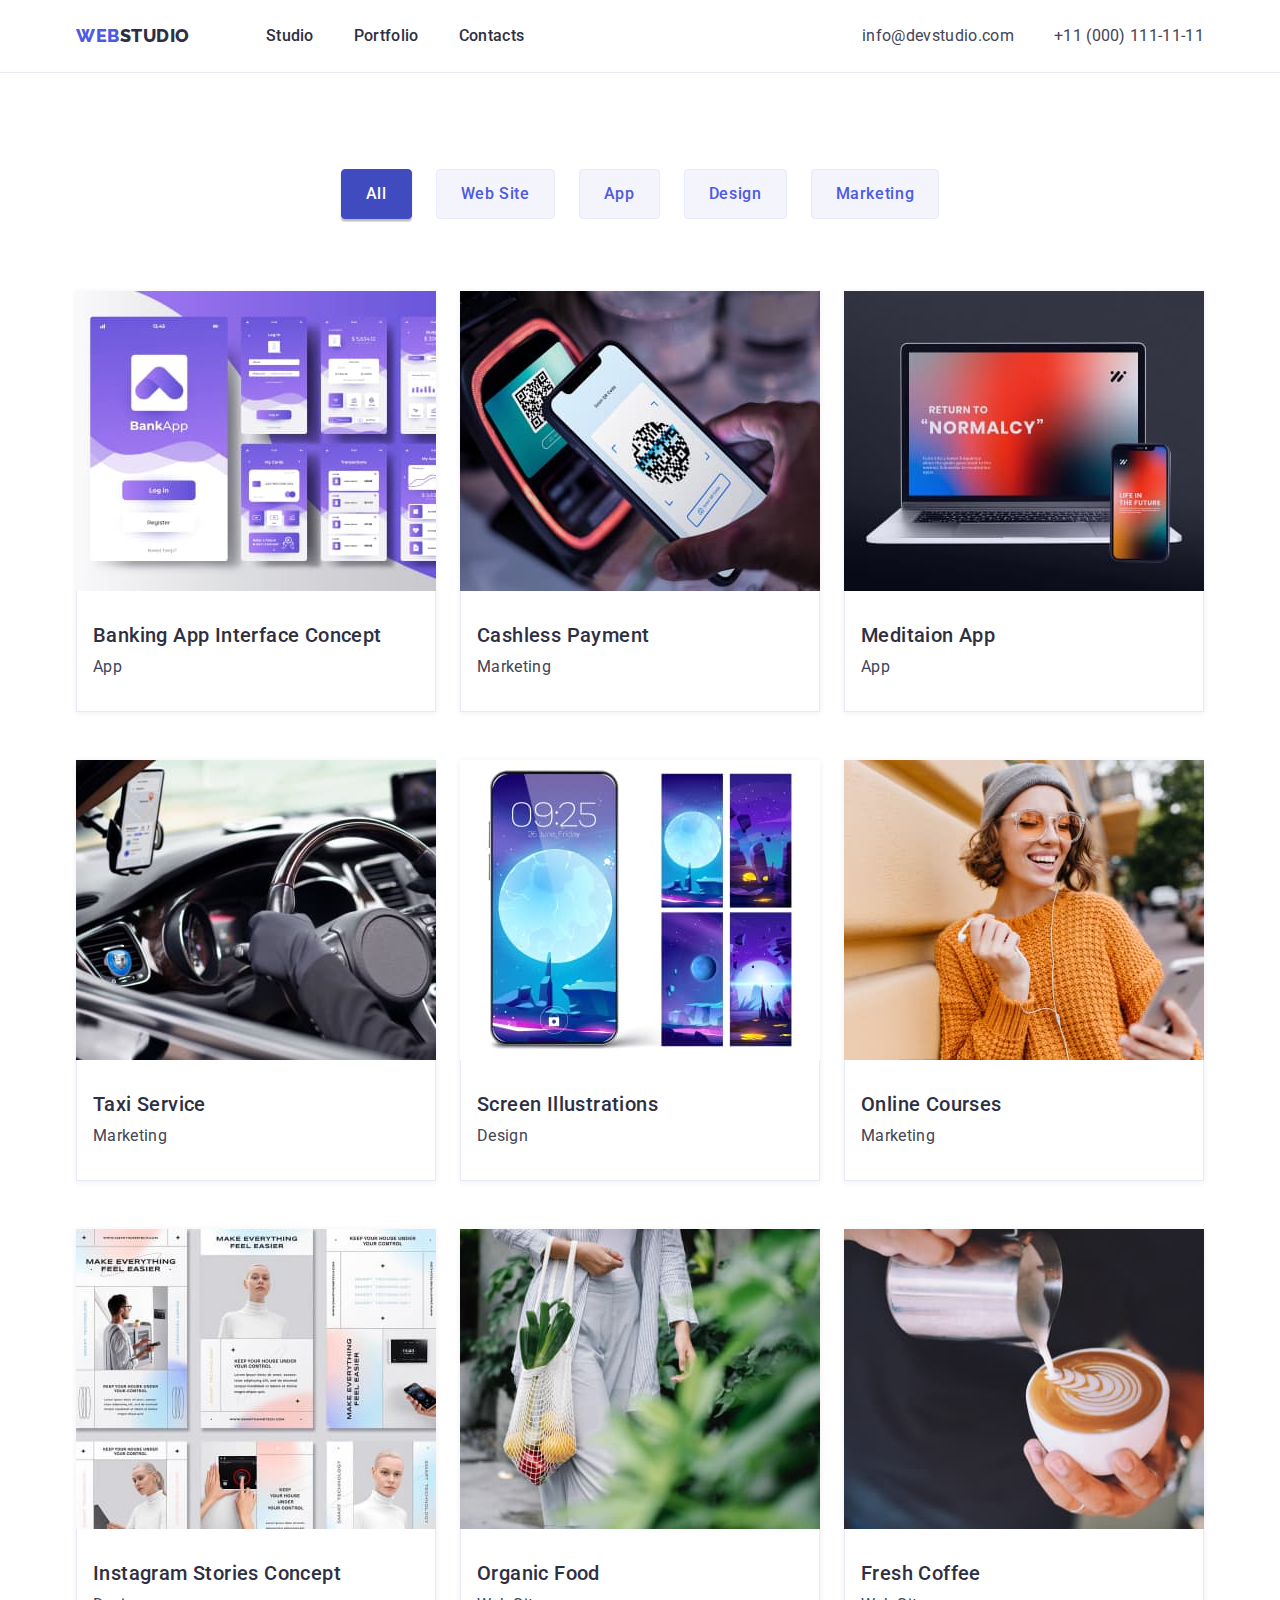
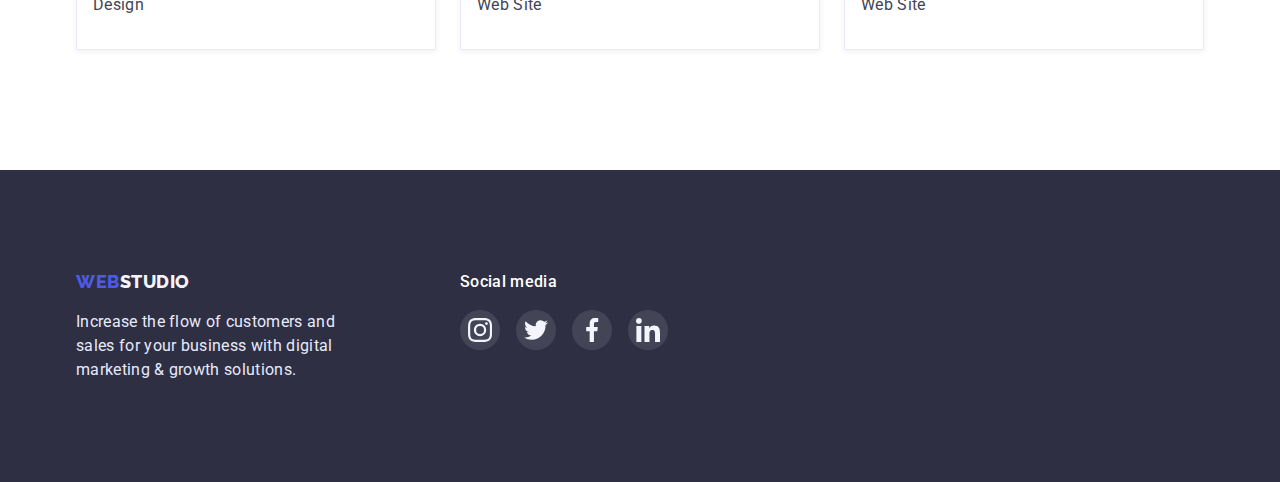
==== portfolio.html @ 5fe41086 "Initial commit" ====
<!DOCTYPE html>
<html lang="en">
  <head>
    <meta charset="UTF-8" />
    <meta http-equiv="X-UA-Compatible" content="IE=edge" />
    <meta name="viewport" content="width=device-width, initial-scale=1.0" />
    <title>Portfolio</title>
    <link
      rel="stylesheet"
      href="https://cdnjs.cloudflare.com/ajax/libs/modern-normalize/1.0.0/modern-normalize.min.css"
    />
    <link
      href="https://fonts.googleapis.com/css2?family=Raleway:wght@800&family=Roboto:wght@400;500;700;900&display=swap"
      rel="stylesheet"
    />
    <link rel="stylesheet" href="./css/styles.css" />
  </head>
  <body>
    <header class="page-header">
      <div class="container">
        <nav class="page-nav">
          <a class="logo" href="./index.html"
            ><span class="logo-accent">Web</span>Studio</a
          >
          <ul class="nav-list">
            <li class="nav-item">
              <a class="nav-link" href="./index.html">Studio</a>
            </li>
            <li class="nav-item">
              <a class="nav-link" href="./portfolio.html">Portfolio</a>
            </li>
            <li class="nav-item"><a class="nav-link" href="">Contacts</a></li>
          </ul>
        </nav>
        <address class="page-address">
          <ul class="contacts-list">
            <li class="contacts-item">
              <a class="contacts-link" href="mailto:info@devstudio.com"
                >info@devstudio.com</a
              >
            </li>
            <li class="contacts-item">
              <a class="contacts-link" href="tel:+110001111111"
                >+11 (000) 111-11-11</a
              >
            </li>
          </ul>
        </address>
      </div>
    </header>
    <main class="page-main">
      <section class="projects page-section">
        <div class="container">
          <h2 class="hidden">Projects</h2>
          <ul class="filter-list">
            <li class="filter-item">
              <button class="filter-btn active" type="button">All</button>
            </li>
            <li class="filter-item">
              <button class="filter-btn" type="button">Web Site</button>
            </li>
            <li class="filter-item">
              <button class="filter-btn" type="button">App</button>
            </li>
            <li class="filter-item">
              <button class="filter-btn" type="button">Design</button>
            </li>
            <li class="filter-item">
              <button class="filter-btn" type="button">Marketing</button>
            </li>
          </ul>
          <ul class="projects-cards">
            <li class="project-card">
              <a href="" class="project-card-link">
                <img
                  src="./images/project-card1.jpg"
                  alt="banking app pages"
                  width="360"
                  class="project-card-img"
                />
                <div class="project-cards-content">
                  <h3 class="project-card-title">
                    Banking App Interface Concept
                  </h3>
                  <p class="project-card-text">App</p>
                </div>
              </a>
            </li>
            <li class="project-card">
              <a href="" class="project-card-link">
                <img
                  src="./images/project-card2.jpg"
                  alt="phone paypass"
                  width="360"
                  class="project-card-img"
                />
                <div class="project-cards-content">
                  <h3 class="project-card-title">Cashless Payment</h3>
                  <p class="project-card-text">Marketing</p>
                </div>
              </a>
            </li>
            <li class="project-card">
              <a href="" class="project-card-link">
                <img
                  src="./images/project-card3.jpg"
                  alt="laptop and phone with open app"
                  width="360"
                  class="project-card-img"
                />
                <div class="project-cards-content">
                  <h3 class="project-card-title">Meditaion App</h3>
                  <p class="project-card-text">App</p>
                </div>
              </a>
            </li>
            <li class="project-card">
              <a href="" class="project-card-link">
                <img
                  src="./images/project-card4.jpg"
                  alt="driver look at phone"
                  width="360"
                  class="project-card-img"
                />
                <div class="project-cards-content">
                  <h3 class="project-card-title">Taxi Service</h3>
                  <p class="project-card-text">Marketing</p>
                </div>
              </a>
            </li>
            <li class="project-card">
              <a href="" class="project-card-link">
                <img
                  src="./images/project-card5.jpg"
                  alt="design of screen phone"
                  width="360"
                  class="project-card-img"
                />
                <div class="project-cards-content">
                  <h3 class="project-card-title">Screen Illustrations</h3>
                  <p class="project-card-text">Design</p>
                </div>
              </a>
            </li>
            <li class="project-card">
              <a href="" class="project-card-link">
                <img
                  src="./images/project-card6.jpg"
                  alt="woman with phone"
                  width="360"
                  class="project-card-img"
                />
                <div class="project-cards-content">
                  <h3 class="project-card-title">Online Courses</h3>
                  <p class="project-card-text">Marketing</p>
                </div>
              </a>
            </li>
            <li class="project-card">
              <a href="" class="project-card-link">
                <img
                  src="./images/project-card7.jpg"
                  alt="design of stories app"
                  width="360"
                  class="project-card-img"
                />
                <div class="project-cards-content">
                  <h3 class="project-card-title">Instagram Stories Concept</h3>
                  <p class="project-card-text">Design</p>
                </div>
              </a>
            </li>
            <li class="project-card">
              <a href="" class="project-card-link">
                <img
                  src="./images/project-card8.jpg"
                  alt="woman with bag of food"
                  width="360"
                  class="project-card-img"
                />
                <div class="project-cards-content">
                  <h3 class="project-card-title">Organic Food</h3>
                  <p class="project-card-text">Web Site</p>
                </div>
              </a>
            </li>
            <li class="project-card">
              <a href="" class="project-card-link">
                <img
                  src="./images/project-card9.jpg"
                  alt="cup of coffee"
                  width="360"
                  class="project-card-img"
                />
                <div class="project-cards-content">
                  <h3 class="project-card-title">Fresh Coffee</h3>
                  <p class="project-card-text">Web Site</p>
                </div>
              </a>
            </li>
          </ul>
        </div>
      </section>
    </main>
    <footer class="page-footer">
      <div class="container">
        <div class="footer-text-container">
          <a class="logo" href="./index.html"
            ><span class="logo-accent">Web</span>Studio</a
          >
          <p class="footer-text">
            Increase the flow of customers and sales for your business with
            digital marketing & growth solutions.
          </p>
        </div>
        <div class="footer-social">
          <p class="footer-social-text">Social media</p>
          <ul class="social-list">
            <li class="social-item">
              <a href="" class="social-link">
                <svg class="social-icon" width="24" height="24">
                  <use href="./images/icons.svg#icon-instagram"></use>
                </svg>
              </a>
            </li>
            <li class="social-item">
              <a href="" class="social-link">
                <svg class="social-icon" width="24" height="24">
                  <use href="./images/icons.svg#icon-twitter"></use>
                </svg>
              </a>
            </li>
            <li class="social-item">
              <a href="" class="social-link">
                <svg class="social-icon" width="24" height="24">
                  <use href="./images/icons.svg#icon-facebook"></use>
                </svg>
              </a>
            </li>
            <li class="social-item">
              <a href="" class="social-link">
                <svg class="social-icon" width="24" height="24">
                  <use href="./images/icons.svg#icon-linkedin"></use>
                </svg>
              </a>
            </li>
          </ul>
        </div>
      </div>
    </footer>
  </body>
</html>
---- css/styles.css ----
:root {
  --iris-color: #4d5ae5;
  --ocean-color: #404bbf;
  --navy-blue-color: #2e2f42;
  --green-color: #31d0aa;
  --slate-color: #434455;
  --light-slate-color: #8e8f99;
  --cornflower-color: #e7e9fc;
  --cloud-color: #f4f4fd;
  --white-color: #fff;
  --footer-social-icons-bg: rgba(255, 255, 255, 0.1);
}

/* ============= Generals ============= */
body {
  font-family: 'Roboto', sans-serif;
  color: var(--navy-blue-color);
}
.hidden {
  display: none;
}
h1,
h2,
h3,
h4,
h5,
h6,
ul,
p {
  margin: 0;
  padding: 0;
}
img {
  display: block;
  max-width: 100%;
}
.container {
  width: 1158px;
  padding: 0 15px;
  margin: 0 auto;
}
.page-section {
  padding: 120px 0;
}

/* ============= Header ============= */
.page-header {
  border-bottom: 1px solid var(--cornflower-color);
  padding: 24px 0;
}
.page-header > .container {
  display: flex;
}

/* ===== Navigation ===== */
.page-nav {
  display: flex;
  column-gap: 76px;
}
/* ===== Logo ===== */
.logo {
  font-family: 'Raleway', sans-serif;
  font-weight: 800;
  color: currentColor;
  font-size: 18px;
  line-height: 1.33;
  letter-spacing: 0.03em;
  text-decoration: none;
  text-transform: uppercase;
}
.logo-accent {
  color: var(--iris-color);
}
.nav-list {
  display: flex;
  column-gap: 40px;
}
.nav-item {
  list-style: none;
}
.nav-link {
  color: currentColor;
  text-decoration: none;
  font-weight: 500;
  line-height: 1.5;
  letter-spacing: 0.02em;
}
.nav-link:hover,
.nav-link:focus {
  color: var(--ocean-color);
}

/* ===== Contacts ===== */
.page-address {
  margin-left: auto;
}
.contacts-list {
  display: flex;
  column-gap: 40px;
  list-style: none;
  font-style: normal;
}
.contacts-link {
  color: var(--slate-color);
  text-decoration: none;
  line-height: 1.5;
  letter-spacing: 0.02em;
}
.contacts-link:hover,
.contacts-link:focus {
  color: var(--ocean-color);
}

/* ============= index.html ============= */
/* ============= Main ============= */

/* ===== Hero ===== */
.hero {
  padding: 188px 0;
  max-width: 1440px;
  margin: 0 auto;
  background-image: linear-gradient(
      to right,
      rgba(46, 47, 66, 0.7),
      rgba(46, 47, 66, 0.7)
    ),
    url('../images/hero-bg.jpg');
  background-repeat: no-repeat;
  background-position: center;
  background-size: contain;
}
.hero-title {
  color: var(--white-color);
  font-size: 56px;
  line-height: 1.07;
  letter-spacing: 0.02em;
  max-width: 496px;
  text-align: center;
  margin: 0 auto;
  margin-bottom: 48px;
}
.hero-btn {
  color: var(--white-color);
  font-family: inherit;
  font-weight: 500;
  line-height: 1.5;
  letter-spacing: 0.04em;
  background-color: var(--iris-color);
  border: none;
  padding: 16px 32px;
  box-shadow: 0px 4px 4px rgba(0, 0, 0, 0.15);
  border-radius: 4px;
  display: block;
  margin: 0 auto;
  cursor: pointer;
}
.hero-btn:hover,
.hero-btn:focus {
  background-color: var(--ocean-color);
}

/* ===== Features ===== */
.features-list {
  display: flex;
  margin-left: calc(-1 * 24px);
  list-style: none;
}
.features-item {
  flex-basis: calc(100% / 4 - 24px);
  margin-left: 24px;
}
.feature-icon-container {
  margin-bottom: 8px;
  border-radius: 4px;
  background-color: var(--cloud-color);
  display: flex;
  justify-content: center;
  align-items: center;
  height: 112px;
}
.features-item-title {
  font-weight: 500;
  font-size: 20px;
  line-height: 1.2;
  letter-spacing: 0.02em;
  margin-bottom: 8px;
}
.features-item-text {
  line-height: 1.5;
  letter-spacing: 0.02em;
  color: var(--slate-color);
}

/* ===== About ===== */
.about {
  padding-top: 0;
}
.about-title {
  font-size: 36px;
  line-height: 1.11;
  text-align: center;
  letter-spacing: 0.02em;
  text-transform: capitalize;
  margin-bottom: 72px;
}
.about-list {
  display: flex;
  column-gap: 24px;
  list-style: none;
}

/* ===== Team ===== */
.team {
  background-color: var(--cloud-color);
}
.team-title {
  font-size: 36px;
  line-height: 1.11;
  text-align: center;
  letter-spacing: 0.02em;
  text-transform: capitalize;
  margin-bottom: 72px;
}
.team-cards {
  display: flex;
  column-gap: 24px;
  list-style: none;
}
.team-card {
  box-shadow: 0px 1px 6px rgba(46, 47, 66, 0.08),
    0px 1px 1px rgba(46, 47, 66, 0.16), 0px 2px 1px rgba(46, 47, 66, 0.08);
  border-radius: 0px 0px 4px 4px;
}
.team-card-content {
  padding: 32px 16px;
}
.team-card-title {
  font-weight: 500;
  font-size: 20px;
  line-height: 1.2;
  text-align: center;
  letter-spacing: 0.02em;
}
.team-card-text {
  color: var(--slate-color);
  line-height: 1.5;
  text-align: center;
  letter-spacing: 0.02em;
  margin: 8px 0;
}

/* ===== Social-Team ===== */
.social-list {
  list-style: none;
  display: flex;
  column-gap: 24px;
}
.social-link {
  display: flex;
  justify-content: center;
  align-items: center;
  width: 40px;
  height: 40px;
  border-radius: 50%;
  background-color: var(--iris-color);
  color: var(--cloud-color);
}
.social-link:hover,
.social-link:focus {
  background-color: var(--ocean-color);
}
.social-icon {
  fill: currentColor;
}

/* ===== Customers ===== */
.customers {
  padding-top: 130px;
}
.customers-title {
  font-size: 36px;
  line-height: 1.111;
  text-align: center;
  letter-spacing: 0.02em;
  margin-bottom: 72px;
}
.customers-list {
  list-style: none;
  display: flex;
  column-gap: 24px;
}
.customer-link {
  display: inline-flex;
  justify-content: center;
  align-items: center;
  color: var(--light-slate-color);
  border: 1px solid var(--light-slate-color);
  border-radius: 4px;
  padding: 16px 32px;
}
.customer-icon {
  fill: currentColor;
}
.customer-link:hover,
.customer-link:focus {
  color: var(--ocean-color);
  border: 1px solid var(--ocean-color);
}

/* ============= portfolio.html ============= */
/* ============= Main ============= */
.projects {
  padding-top: 96px;
}
/* ===== Filter ===== */
.filter-list {
  margin-bottom: 72px;
  display: flex;
  justify-content: center;
  align-items: center;
  column-gap: 24px;
  list-style: none;
}
.filter-btn {
  font-family: inherit;
  font-weight: 500;
  line-height: 1.5;
  letter-spacing: 0.04em;
  padding: 12px 24px;
  color: var(--iris-color);
  background-color: var(--cloud-color);
  border: 1px solid var(--cornflower-color);
  border-radius: 4px;
  cursor: pointer;
}
.filter-btn:hover,
.filter-btn:focus {
  border: 1px solid var(--ocean-color);
  color: var(--white-color);
  background-color: var(--ocean-color);
  box-shadow: 0px 3px 1px rgba(0, 0, 0, 0.1), 0px 2px 1px rgba(0, 0, 0, 0.08),
    0px 2px 2px rgba(0, 0, 0, 0.12);
}
.active {
  border: 1px solid var(--ocean-color);
  color: var(--white-color);
  background-color: var(--ocean-color);
  box-shadow: 0px 3px 1px rgba(0, 0, 0, 0.1), 0px 2px 1px rgba(0, 0, 0, 0.08),
    0px 2px 2px rgba(0, 0, 0, 0.12);
}

/* ===== Projects ===== */
.projects-cards {
  display: flex;
  flex-wrap: wrap;
  margin-left: calc(-1 * 24px);
  margin-top: calc(-1 * 48px);
}
.project-card {
  list-style: none;
  flex-basis: calc(100% / 3 - 24px);
  margin-left: 24px;
  margin-top: 48px;
}
.project-card-link {
  color: currentColor;
  text-decoration: none;
  display: inline-block;
  box-shadow: 0px 1px 6px rgba(46, 47, 66, 0.08);
}
.project-card-link:hover,
.project-card-link:focus {
  box-shadow: 0px 1px 6px rgba(46, 47, 66, 0.08),
    0px 1px 1px rgba(46, 47, 66, 0.16), 0px 2px 1px rgba(46, 47, 66, 0.08);
}
.project-cards-content {
  padding: 32px 0;
  padding-left: 16px;
  border: 1px solid var(--cornflower-color);
  border-top: none;
}
.project-card-link:hover .project-cards-content,
.project-card-link:focus .project-cards-content {
  border: 0.5px solid var(--cloud-color);
  border-top: none;
}
.project-card-title {
  font-weight: 500;
  font-size: 20px;
  line-height: 1.2;
  letter-spacing: 0.02em;
  margin-bottom: 8px;
}
.project-card-text {
  color: var(--slate-color);
  line-height: 1.5;
  letter-spacing: 0.02em;
}

/* ============= Footer ============= */
.page-footer {
  background-color: var(--navy-blue-color);
  padding: 100px 0;
  color: var(--white-color);
}
.page-footer > .container {
  display: flex;
  align-items: flex-start;
  column-gap: 120px;
}
.page-footer .logo {
  display: inline-block;
  color: var(--cloud-color);
  margin-bottom: 16px;
}
.footer-text {
  line-height: 1.5;
  letter-spacing: 0.02em;
  color: var(--cornflower-color);
  max-width: 264px;
}
.footer-social .social-list {
  column-gap: 16px;
}
.footer-social-text {
  margin-bottom: 16px;
  font-weight: 500;
  line-height: 1.5;
  letter-spacing: 0.02em;
}
.footer-social .social-link {
  background-color: var(--footer-social-icons-bg);
}
.footer-social .social-link:hover,
.footer-social .social-link:focus {
  background-color: var(--green-color);
}
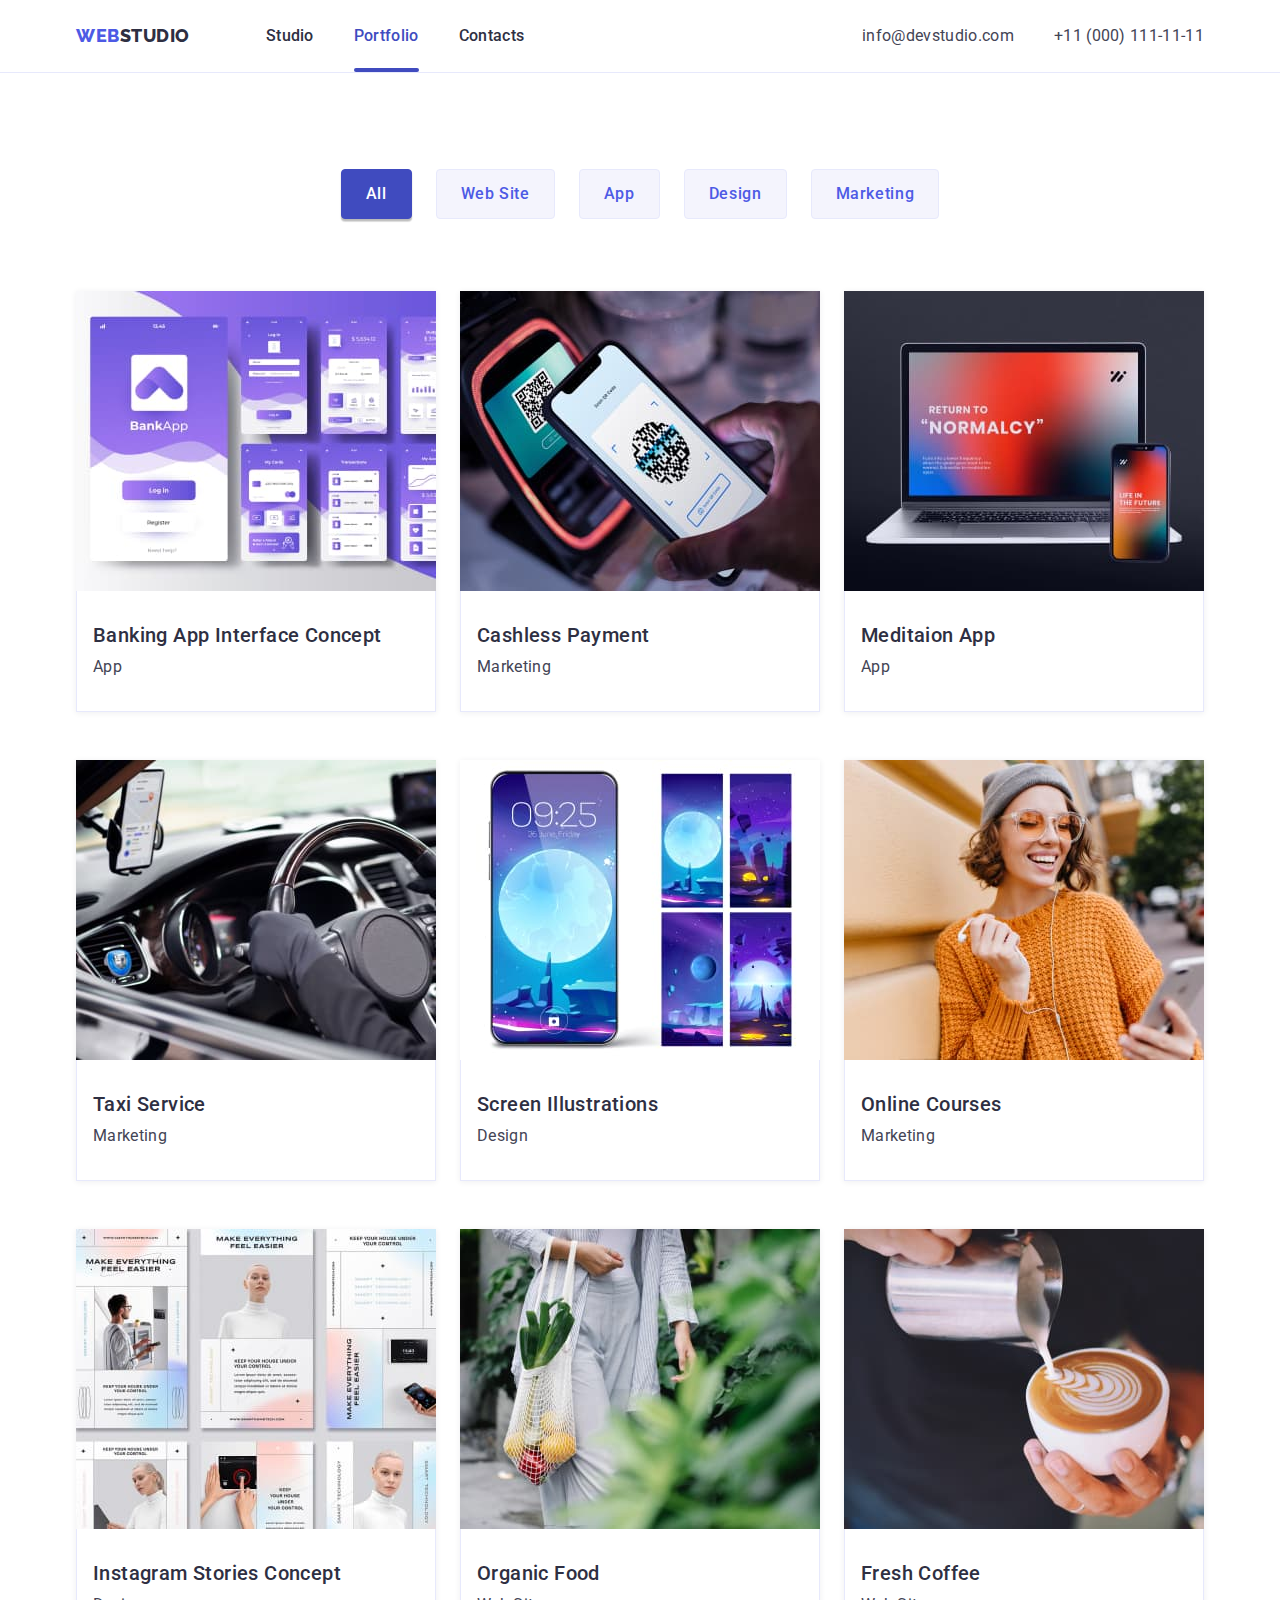
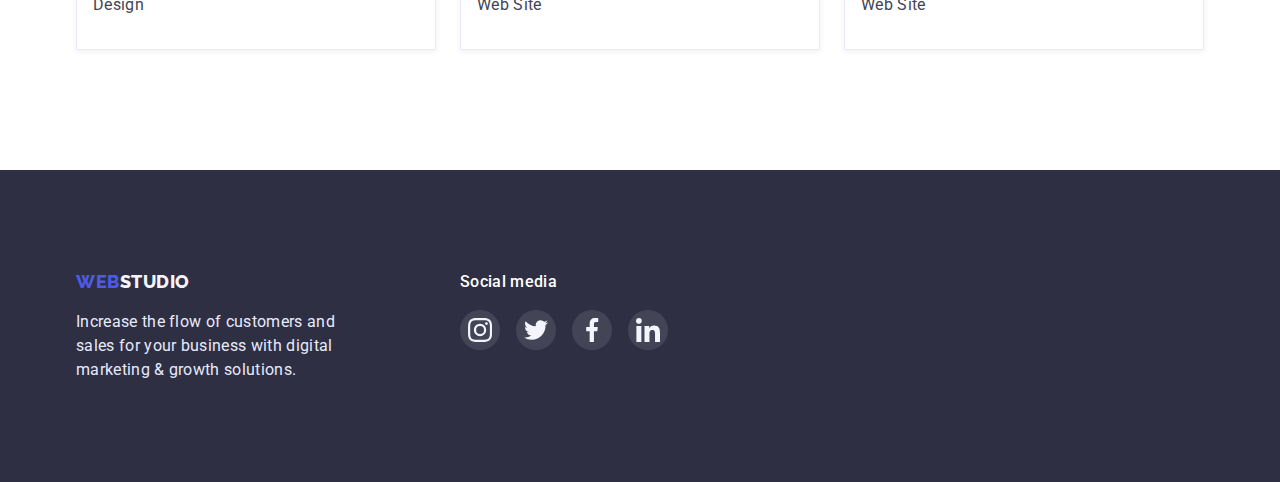
==== commit dfae3ad4: "update hw" ====
--- a/portfolio.html
+++ b/portfolio.html
@@ -27,7 +27,9 @@
               <a class="nav-link" href="./index.html">Studio</a>
             </li>
             <li class="nav-item">
-              <a class="nav-link" href="./portfolio.html">Portfolio</a>
+              <a class="nav-link active-link" href="./portfolio.html"
+                >Portfolio</a
+              >
             </li>
             <li class="nav-item"><a class="nav-link" href="">Contacts</a></li>
           </ul>
@@ -54,7 +56,7 @@
           <h2 class="hidden">Projects</h2>
           <ul class="filter-list">
             <li class="filter-item">
-              <button class="filter-btn active" type="button">All</button>
+              <button class="filter-btn active-btn" type="button">All</button>
             </li>
             <li class="filter-item">
               <button class="filter-btn" type="button">Web Site</button>
@@ -72,12 +74,19 @@
           <ul class="projects-cards">
             <li class="project-card">
               <a href="" class="project-card-link">
-                <img
-                  src="./images/project-card1.jpg"
-                  alt="banking app pages"
-                  width="360"
-                  class="project-card-img"
-                />
+                <div class="project-card-thumb">
+                  <img
+                    src="./images/project-card1.jpg"
+                    alt="banking app pages"
+                    width="360"
+                    class="project-card-img"
+                  />
+                  <p class="project-card-overlay">
+                    14 Stylish and User-Friendly App Design Concepts · Task
+                    Manager App · Calorie Tracker App · Exotic Fruit Ecommerce
+                    App · Cloud Storage App
+                  </p>
+                </div>
                 <div class="project-cards-content">
                   <h3 class="project-card-title">
                     Banking App Interface Concept
--- a/css/styles.css
+++ b/css/styles.css
@@ -9,6 +9,8 @@
   --cloud-color: #f4f4fd;
   --white-color: #fff;
   --footer-social-icons-bg: rgba(255, 255, 255, 0.1);
+  --time-transition: 250ms;
+  --timing-function: cubic-bezier(0.4, 0, 0.2, 1);
 }
 
 /* ============= Generals ============= */
@@ -84,10 +86,35 @@
   font-weight: 500;
   line-height: 1.5;
   letter-spacing: 0.02em;
+  position: relative;
+}
+.nav-link::after {
+  content: '';
+  display: block;
+  width: 100%;
+  height: 4px;
+  border-radius: 2px;
+  background-color: var(--ocean-color);
+  position: absolute;
+  left: 0;
+  bottom: -27px;
+  transform: scaleX(0);
+  transition: transform var(--time-transition) var(--timing-function);
+}
+.nav-link:hover::after,
+.nav-link:focus::after {
+  transform: scaleX(1);
 }
 .nav-link:hover,
 .nav-link:focus {
   color: var(--ocean-color);
+}
+.active-link {
+  color: var(--ocean-color);
+}
+.active-link::after {
+  transform: scaleX(1);
+  content: '';
 }
 
 /* ===== Contacts ===== */
@@ -341,7 +368,7 @@
   box-shadow: 0px 3px 1px rgba(0, 0, 0, 0.1), 0px 2px 1px rgba(0, 0, 0, 0.08),
     0px 2px 2px rgba(0, 0, 0, 0.12);
 }
-.active {
+.active-btn {
   border: 1px solid var(--ocean-color);
   color: var(--white-color);
   background-color: var(--ocean-color);
@@ -397,6 +424,29 @@
   letter-spacing: 0.02em;
 }
 
+.project-card-thumb {
+  position: relative;
+  overflow: hidden;
+}
+.project-card-overlay {
+  position: absolute;
+  top: 0;
+  left: 0;
+  width: 100%;
+  height: 100%;
+  background-color: var(--iris-color);
+  color: var(--cloud-color);
+  line-height: 1.5;
+  letter-spacing: 0.02em;
+  padding: 40px 32px 0;
+  transform: translateY(101%);
+  transition: transform var(--time-transition) var(--timing-function);
+}
+.project-card-link:hover .project-card-overlay,
+.project-card-link:focus .project-card-overlay {
+  transform: translateY(0);
+}
+
 /* ============= Footer ============= */
 .page-footer {
   background-color: var(--navy-blue-color);
@@ -435,3 +485,27 @@
 .footer-social .social-link:focus {
   background-color: var(--green-color);
 }
+
+/* ============= Modal ============= */
+.backdrop {
+  position: fixed;
+  top: 0;
+  left: 0;
+  width: 100%;
+  height: 100%;
+  background-color: rgba(0, 0, 0, 0.5);
+}
+.backdrop.is-hidden {
+  visibility: hidden;
+  opacity: 0;
+  pointer-events: none;
+}
+.modal {
+  position: absolute;
+  top: 50%;
+  left: 50%;
+  transform: translate(-50%, -50%);
+  min-width: 300px;
+  min-height: 300px;
+  background-color: #fff;
+}
